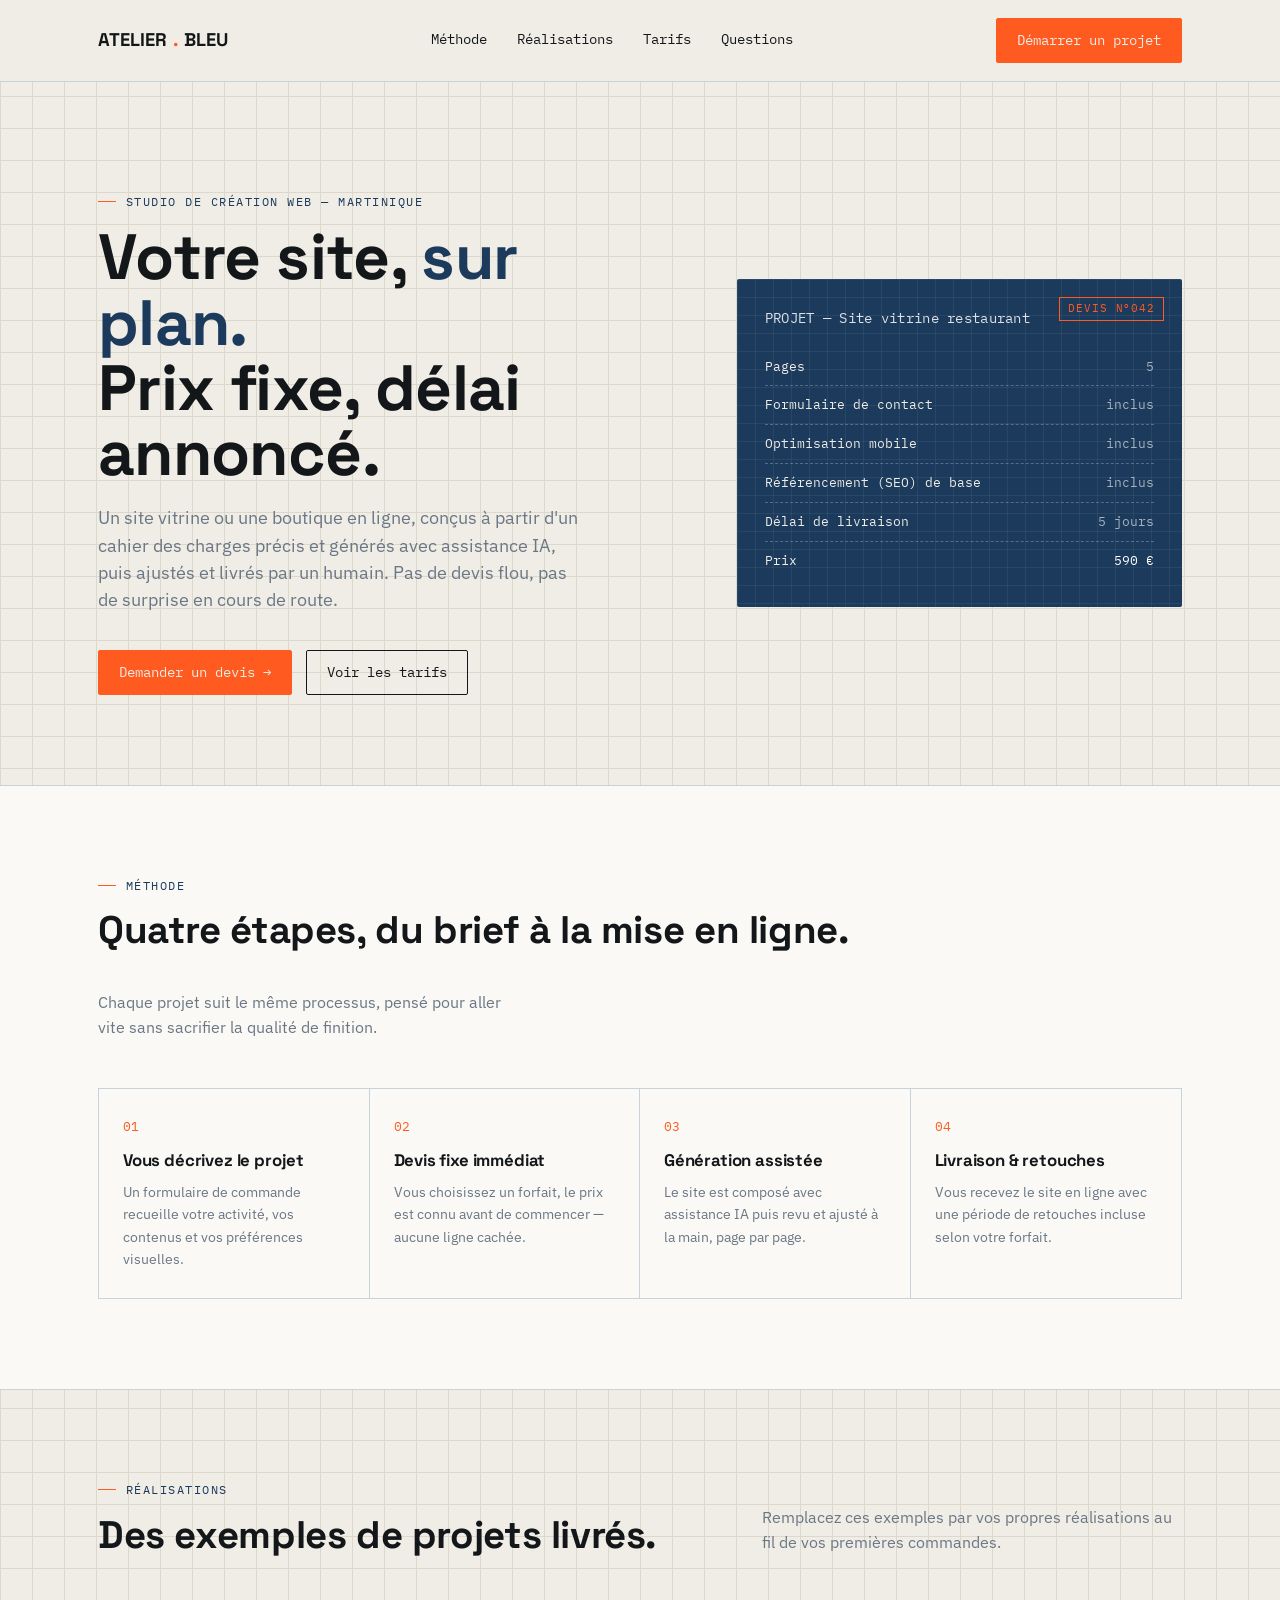
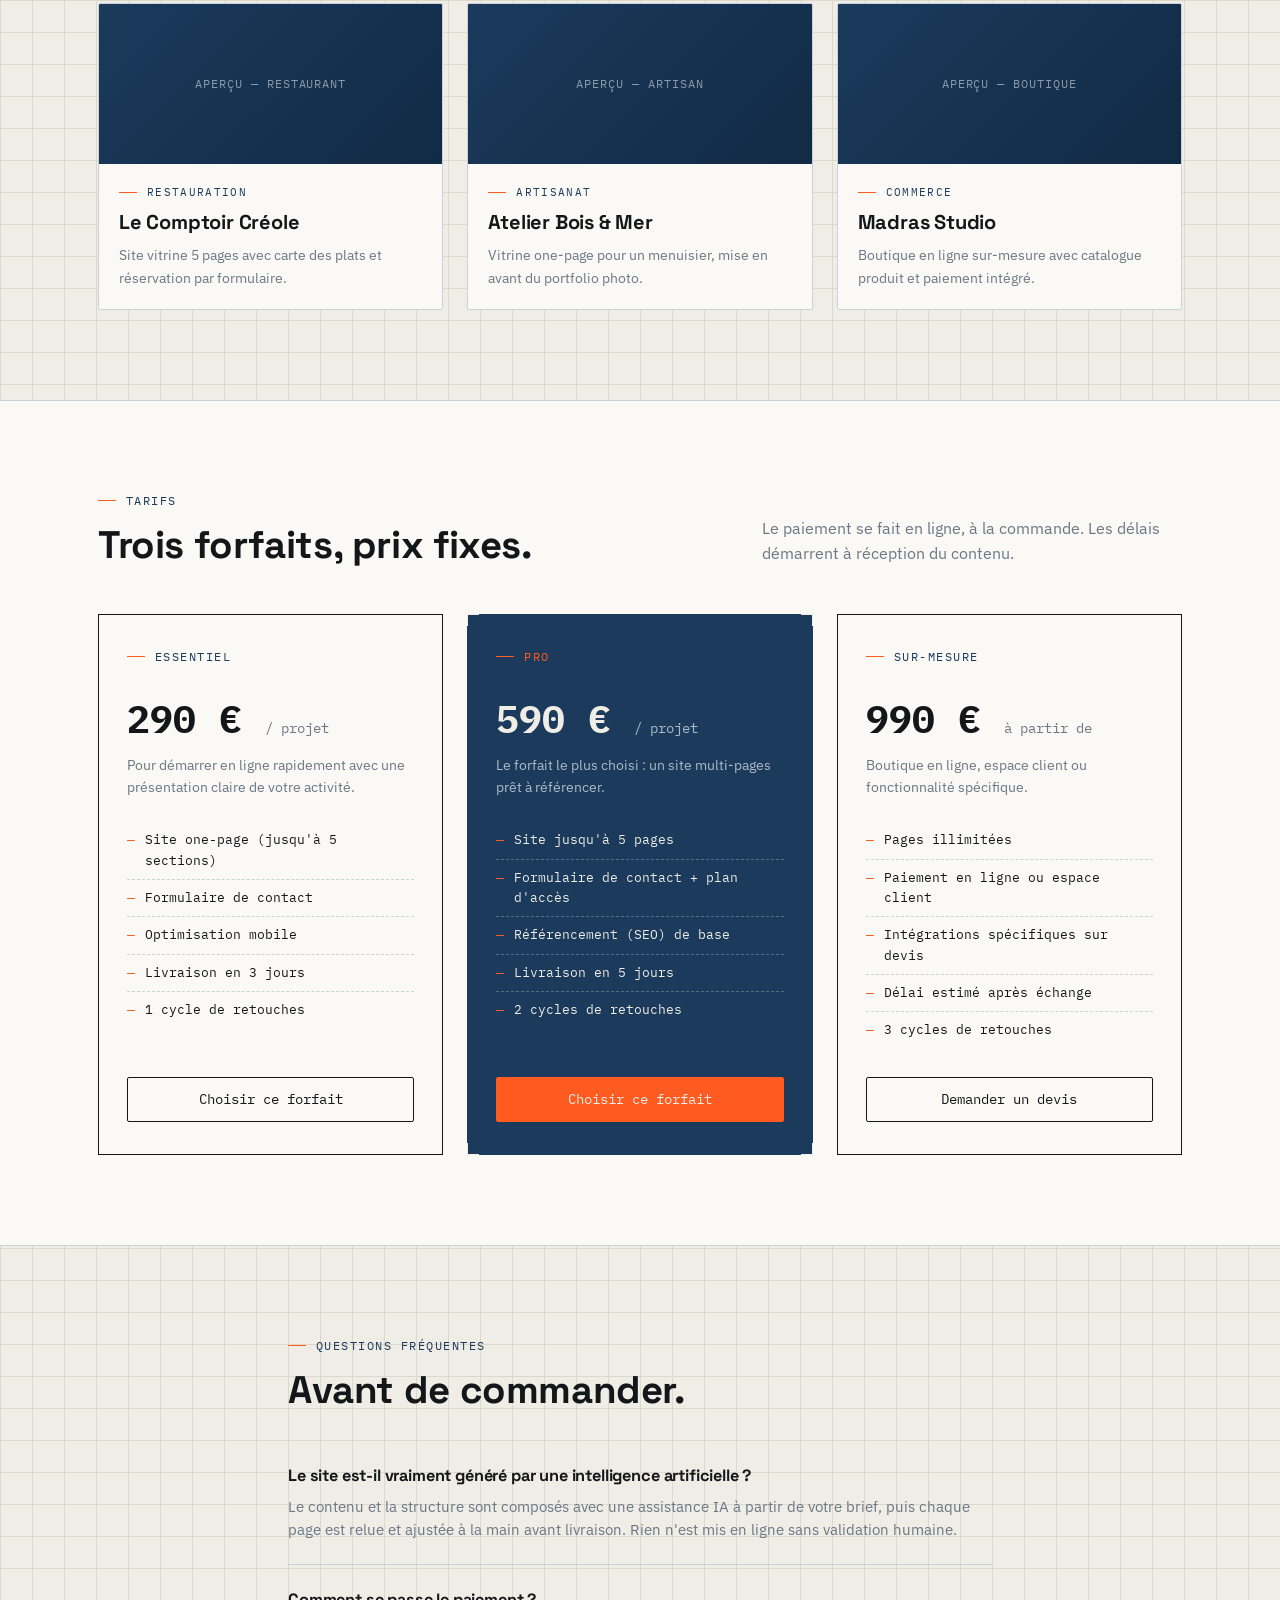
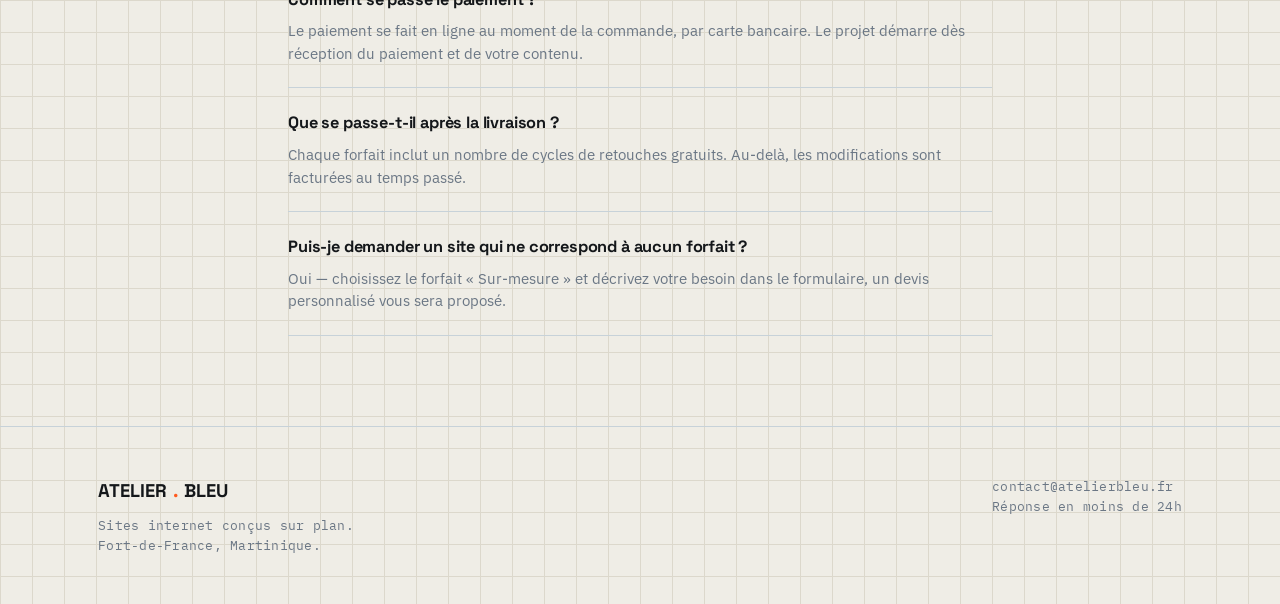
==== index.html @ 91df5bfa "Add files via upload" ====
<!DOCTYPE html>
<html lang="fr">
<head>
<meta charset="UTF-8">
<meta name="viewport" content="width=device-width, initial-scale=1.0">
<title>Atelier Bleu — Sites internet sur plan</title>
<meta name="description" content="Sites vitrines et boutiques en ligne conçus à prix fixe, générés et finalisés rapidement. Devis immédiat, livraison sous 5 jours.">
<link rel="preconnect" href="https://fonts.googleapis.com">
<link href="https://fonts.googleapis.com/css2?family=Space+Grotesk:wght@500;700&family=IBM+Plex+Sans:wght@400;500&family=IBM+Plex+Mono:wght@400;500&display=swap" rel="stylesheet">
<link rel="stylesheet" href="css/style.css">
</head>
<body>

<header class="site">
  <nav class="nav">
    <a href="index.html" class="logo">ATELIER<span class="dot">.</span>BLEU</a>
    <div class="nav-links">
      <a href="#process">Méthode</a>
      <a href="#realisations">Réalisations</a>
      <a href="#tarifs">Tarifs</a>
      <a href="#faq">Questions</a>
    </div>
    <a href="commande.html" class="btn btn-signal">Démarrer un projet</a>
  </nav>
</header>

<section class="hero">
  <div class="wrap hero-grid">
    <div>
      <div class="eyebrow">Studio de création web — Martinique</div>
      <h1>Votre site, <span>sur plan.</span><br>Prix fixe, délai annoncé.</h1>
      <p class="hero-sub">Un site vitrine ou une boutique en ligne, conçus à partir d'un cahier des charges précis et générés avec assistance IA, puis ajustés et livrés par un humain. Pas de devis flou, pas de surprise en cours de route.</p>
      <div class="hero-cta">
        <a href="commande.html" class="btn btn-signal">Demander un devis →</a>
        <a href="#tarifs" class="btn">Voir les tarifs</a>
      </div>
    </div>
    <div class="blueprint-card">
      <span class="tag">DEVIS N°042</span>
      <div class="mono" style="font-size:0.9rem; color:rgba(255,255,255,0.85)">PROJET — Site vitrine restaurant</div>
      <ul>
        <li><span>Pages</span><span>5</span></li>
        <li><span>Formulaire de contact</span><span>inclus</span></li>
        <li><span>Optimisation mobile</span><span>inclus</span></li>
        <li><span>Référencement (SEO) de base</span><span>inclus</span></li>
        <li><span>Délai de livraison</span><span>5 jours</span></li>
        <li><span>Prix</span><span style="color:#fff">590 €</span></li>
      </ul>
    </div>
  </div>
</section>

<section id="process" class="alt">
  <div class="wrap">
    <div class="section-head">
      <div>
        <div class="eyebrow">Méthode</div>
        <h2>Quatre étapes, du brief à la mise en ligne.</h2>
      </div>
      <p>Chaque projet suit le même processus, pensé pour aller vite sans sacrifier la qualité de finition.</p>
    </div>
    <div class="process">
      <div class="step">
        <div class="num mono">01</div>
        <h3>Vous décrivez le projet</h3>
        <p>Un formulaire de commande recueille votre activité, vos contenus et vos préférences visuelles.</p>
      </div>
      <div class="step">
        <div class="num mono">02</div>
        <h3>Devis fixe immédiat</h3>
        <p>Vous choisissez un forfait, le prix est connu avant de commencer — aucune ligne cachée.</p>
      </div>
      <div class="step">
        <div class="num mono">03</div>
        <h3>Génération assistée</h3>
        <p>Le site est composé avec assistance IA puis revu et ajusté à la main, page par page.</p>
      </div>
      <div class="step">
        <div class="num mono">04</div>
        <h3>Livraison & retouches</h3>
        <p>Vous recevez le site en ligne avec une période de retouches incluse selon votre forfait.</p>
      </div>
    </div>
  </div>
</section>

<section id="realisations">
  <div class="wrap">
    <div class="section-head">
      <div>
        <div class="eyebrow">Réalisations</div>
        <h2>Des exemples de projets livrés.</h2>
      </div>
      <p>Remplacez ces exemples par vos propres réalisations au fil de vos premières commandes.</p>
    </div>
    <div class="portfolio-grid">
      <div class="case">
        <div class="thumb">APERÇU — RESTAURANT</div>
        <div class="case-body">
          <div class="eyebrow">Restauration</div>
          <h3>Le Comptoir Créole</h3>
          <p>Site vitrine 5 pages avec carte des plats et réservation par formulaire.</p>
        </div>
      </div>
      <div class="case">
        <div class="thumb">APERÇU — ARTISAN</div>
        <div class="case-body">
          <div class="eyebrow">Artisanat</div>
          <h3>Atelier Bois & Mer</h3>
          <p>Vitrine one-page pour un menuisier, mise en avant du portfolio photo.</p>
        </div>
      </div>
      <div class="case">
        <div class="thumb">APERÇU — BOUTIQUE</div>
        <div class="case-body">
          <div class="eyebrow">Commerce</div>
          <h3>Madras Studio</h3>
          <p>Boutique en ligne sur-mesure avec catalogue produit et paiement intégré.</p>
        </div>
      </div>
    </div>
  </div>
</section>

<section id="tarifs" class="alt">
  <div class="wrap">
    <div class="section-head">
      <div>
        <div class="eyebrow">Tarifs</div>
        <h2>Trois forfaits, prix fixes.</h2>
      </div>
      <p>Le paiement se fait en ligne, à la commande. Les délais démarrent à réception du contenu.</p>
    </div>
    <div class="pricing-grid">

      <div class="spec-card">
        <span class="crop tl"></span><span class="crop tr"></span><span class="crop bl"></span><span class="crop br"></span>
        <div class="eyebrow">Essentiel</div>
        <div class="price">290 € <small>/ projet</small></div>
        <p class="desc">Pour démarrer en ligne rapidement avec une présentation claire de votre activité.</p>
        <ul>
          <li>Site one-page (jusqu'à 5 sections)</li>
          <li>Formulaire de contact</li>
          <li>Optimisation mobile</li>
          <li>Livraison en 3 jours</li>
          <li>1 cycle de retouches</li>
        </ul>
        <a href="commande.html?forfait=essentiel" class="btn">Choisir ce forfait</a>
      </div>

      <div class="spec-card featured">
        <span class="crop tl"></span><span class="crop tr"></span><span class="crop bl"></span><span class="crop br"></span>
        <div class="eyebrow">Pro</div>
        <div class="price">590 € <small>/ projet</small></div>
        <p class="desc">Le forfait le plus choisi : un site multi-pages prêt à référencer.</p>
        <ul>
          <li>Site jusqu'à 5 pages</li>
          <li>Formulaire de contact + plan d'accès</li>
          <li>Référencement (SEO) de base</li>
          <li>Livraison en 5 jours</li>
          <li>2 cycles de retouches</li>
        </ul>
        <a href="commande.html?forfait=pro" class="btn btn-signal">Choisir ce forfait</a>
      </div>

      <div class="spec-card">
        <span class="crop tl"></span><span class="crop tr"></span><span class="crop bl"></span><span class="crop br"></span>
        <div class="eyebrow">Sur-mesure</div>
        <div class="price">990 € <small>à partir de</small></div>
        <p class="desc">Boutique en ligne, espace client ou fonctionnalité spécifique.</p>
        <ul>
          <li>Pages illimitées</li>
          <li>Paiement en ligne ou espace client</li>
          <li>Intégrations spécifiques sur devis</li>
          <li>Délai estimé après échange</li>
          <li>3 cycles de retouches</li>
        </ul>
        <a href="commande.html?forfait=sur-mesure" class="btn">Demander un devis</a>
      </div>

    </div>
  </div>
</section>

<section id="faq">
  <div class="wrap" style="max-width: 760px;">
    <div class="eyebrow">Questions fréquentes</div>
    <h2 style="margin-bottom: 30px;">Avant de commander.</h2>

    <div class="faq-item">
      <h3>Le site est-il vraiment généré par une intelligence artificielle ?</h3>
      <p>Le contenu et la structure sont composés avec une assistance IA à partir de votre brief, puis chaque page est relue et ajustée à la main avant livraison. Rien n'est mis en ligne sans validation humaine.</p>
    </div>
    <div class="faq-item">
      <h3>Comment se passe le paiement ?</h3>
      <p>Le paiement se fait en ligne au moment de la commande, par carte bancaire. Le projet démarre dès réception du paiement et de votre contenu.</p>
    </div>
    <div class="faq-item">
      <h3>Que se passe-t-il après la livraison ?</h3>
      <p>Chaque forfait inclut un nombre de cycles de retouches gratuits. Au-delà, les modifications sont facturées au temps passé.</p>
    </div>
    <div class="faq-item">
      <h3>Puis-je demander un site qui ne correspond à aucun forfait ?</h3>
      <p>Oui — choisissez le forfait « Sur-mesure » et décrivez votre besoin dans le formulaire, un devis personnalisé vous sera proposé.</p>
    </div>
  </div>
</section>

<footer class="site">
  <div class="wrap footer-grid">
    <div>
      <div class="logo">ATELIER<span class="dot">.</span>BLEU</div>
      <p class="mono" style="margin-top:10px;">Sites internet conçus sur plan.<br>Fort-de-France, Martinique.</p>
    </div>
    <div class="mono">contact@atelierbleu.fr<br>Réponse en moins de 24h</div>
  </div>
</footer>

</body>
</html>
---- css/style.css ----
/* ============================================
   ATELIER NUMÉRIQUE — feuille de style blueprint
   ============================================ */

:root {
  --paper: #EFEDE6;
  --paper-line: #DCD8CC;
  --blueprint: #1B3A5C;
  --blueprint-deep: #112A45;
  --ink: #14171A;
  --signal: #FF5A1F;
  --slate: #6B7785;
  --hairline: #C7D2D9;
  --card: #FAF9F5;

  --font-display: "Space Grotesk", sans-serif;
  --font-body: "IBM Plex Sans", sans-serif;
  --font-mono: "IBM Plex Mono", monospace;

  --radius: 2px;
}

* { box-sizing: border-box; }

html { scroll-behavior: smooth; }

body {
  margin: 0;
  background: var(--paper);
  background-image:
    linear-gradient(var(--paper-line) 1px, transparent 1px),
    linear-gradient(90deg, var(--paper-line) 1px, transparent 1px);
  background-size: 32px 32px;
  color: var(--ink);
  font-family: var(--font-body);
  font-size: 16px;
  line-height: 1.55;
}

a { color: inherit; text-decoration: none; }

img { max-width: 100%; display: block; }

.wrap {
  max-width: 1140px;
  margin: 0 auto;
  padding: 0 28px;
}

/* ---------- Typography ---------- */

h1, h2, h3, .display {
  font-family: var(--font-display);
  font-weight: 700;
  letter-spacing: -0.01em;
  margin: 0;
}

h1 { font-size: clamp(2.4rem, 5vw, 4.4rem); line-height: 1.02; }
h2 { font-size: clamp(1.8rem, 3vw, 2.6rem); line-height: 1.08; }
h3 { font-size: 1.25rem; }

.mono {
  font-family: var(--font-mono);
  letter-spacing: 0.02em;
}

.eyebrow {
  font-family: var(--font-mono);
  font-size: 0.78rem;
  letter-spacing: 0.12em;
  text-transform: uppercase;
  color: var(--blueprint);
  display: flex;
  align-items: center;
  gap: 10px;
  margin-bottom: 14px;
}

.eyebrow::before {
  content: "";
  width: 18px;
  height: 1px;
  background: var(--signal);
}

p { color: var(--slate); margin: 0 0 1em; }

/* ---------- Header ---------- */

header.site {
  position: sticky;
  top: 0;
  z-index: 50;
  background: rgba(239, 237, 230, 0.92);
  backdrop-filter: blur(6px);
  border-bottom: 1px solid var(--hairline);
}

.nav {
  display: flex;
  align-items: center;
  justify-content: space-between;
  padding: 18px 28px;
  max-width: 1140px;
  margin: 0 auto;
}

.logo {
  font-family: var(--font-display);
  font-weight: 700;
  font-size: 1.15rem;
  display: flex;
  align-items: baseline;
  gap: 6px;
}

.logo .dot { color: var(--signal); }

.nav-links {
  display: flex;
  gap: 30px;
  font-family: var(--font-mono);
  font-size: 0.85rem;
}

.nav-links a {
  color: var(--ink);
  border-bottom: 1px solid transparent;
  padding-bottom: 2px;
  transition: border-color 0.15s ease;
}
.nav-links a:hover { border-color: var(--signal); }

.btn {
  display: inline-flex;
  align-items: center;
  gap: 8px;
  font-family: var(--font-mono);
  font-size: 0.85rem;
  padding: 11px 20px;
  border: 1px solid var(--ink);
  border-radius: var(--radius);
  background: transparent;
  cursor: pointer;
  transition: all 0.15s ease;
}

.btn:hover { background: var(--ink); color: var(--paper); }

.btn-signal {
  background: var(--signal);
  border-color: var(--signal);
  color: var(--paper);
}
.btn-signal:hover { background: var(--blueprint-deep); border-color: var(--blueprint-deep); }

/* ---------- Hero ---------- */

.hero {
  padding: 110px 0 90px;
  position: relative;
  overflow: hidden;
}

.hero-grid {
  display: grid;
  grid-template-columns: 1.3fr 1fr;
  gap: 60px;
  align-items: center;
}

.hero h1 span { color: var(--blueprint); }

.hero-sub {
  font-size: 1.1rem;
  max-width: 480px;
  margin-top: 18px;
}

.hero-cta {
  display: flex;
  gap: 14px;
  margin-top: 36px;
  flex-wrap: wrap;
}

/* blueprint diagram on hero */
.blueprint-card {
  background: var(--blueprint);
  color: var(--paper);
  border-radius: var(--radius);
  padding: 28px;
  position: relative;
  font-family: var(--font-mono);
  font-size: 0.8rem;
  background-image:
    linear-gradient(rgba(255,255,255,0.06) 1px, transparent 1px),
    linear-gradient(90deg, rgba(255,255,255,0.06) 1px, transparent 1px);
  background-size: 18px 18px;
}

.blueprint-card .tag {
  position: absolute;
  top: 18px;
  right: 18px;
  font-size: 0.7rem;
  letter-spacing: 0.08em;
  color: var(--signal);
  border: 1px solid var(--signal);
  padding: 2px 8px;
}

.blueprint-card ul {
  list-style: none;
  margin: 18px 0 0;
  padding: 0;
}
.blueprint-card li {
  display: flex;
  justify-content: space-between;
  padding: 9px 0;
  border-top: 1px dashed rgba(255,255,255,0.25);
}
.blueprint-card li:first-child { border-top: none; }
.blueprint-card li span:last-child { color: rgba(255,255,255,0.6); }

/* ---------- Section shell ---------- */

section { padding: 90px 0; }
section.alt { background: var(--card); border-top: 1px solid var(--hairline); border-bottom: 1px solid var(--hairline); }

.section-head {
  display: flex;
  justify-content: space-between;
  align-items: flex-end;
  gap: 40px;
  margin-bottom: 48px;
  flex-wrap: wrap;
}

.section-head p { max-width: 420px; margin: 0; }

/* dimension-line divider */
.dim-line {
  display: flex;
  align-items: center;
  gap: 10px;
  font-family: var(--font-mono);
  font-size: 0.72rem;
  color: var(--slate);
  margin: 14px 0 50px;
}
.dim-line::before, .dim-line::after {
  content: "";
  flex: 1;
  height: 1px;
  background: var(--hairline);
}

/* ---------- Process (workflow) ---------- */

.process {
  display: grid;
  grid-template-columns: repeat(4, 1fr);
  gap: 0;
  border: 1px solid var(--hairline);
}

.process .step {
  padding: 28px 24px;
  border-right: 1px solid var(--hairline);
  position: relative;
}
.process .step:last-child { border-right: none; }

.process .num {
  font-family: var(--font-mono);
  color: var(--signal);
  font-size: 0.8rem;
}

.process .step h3 { margin: 10px 0 8px; font-size: 1.05rem; }
.process .step p { font-size: 0.9rem; margin: 0; }

/* ---------- Portfolio ---------- */

.portfolio-grid {
  display: grid;
  grid-template-columns: repeat(3, 1fr);
  gap: 24px;
}

.case {
  background: var(--card);
  border: 1px solid var(--hairline);
  border-radius: var(--radius);
  overflow: hidden;
  transition: transform 0.18s ease, box-shadow 0.18s ease;
}
.case:hover { transform: translateY(-4px); box-shadow: 0 14px 30px rgba(20,23,26,0.08); }

.case .thumb {
  height: 160px;
  background: linear-gradient(135deg, var(--blueprint), var(--blueprint-deep));
  display: flex;
  align-items: center;
  justify-content: center;
  font-family: var(--font-mono);
  color: rgba(255,255,255,0.5);
  font-size: 0.75rem;
  letter-spacing: 0.08em;
}

.case-body { padding: 20px; }
.case-body .eyebrow { margin-bottom: 6px; font-size: 0.7rem; }
.case-body h3 { margin-bottom: 6px; }
.case-body p { font-size: 0.9rem; margin-bottom: 0; }

/* ---------- Pricing (signature element) ---------- */

.pricing-grid {
  display: grid;
  grid-template-columns: repeat(3, 1fr);
  gap: 24px;
  align-items: stretch;
}

.spec-card {
  position: relative;
  background: var(--card);
  border: 1px solid var(--ink);
  padding: 32px 28px;
  display: flex;
  flex-direction: column;
}

.spec-card::before, .spec-card::after,
.spec-card .crop-tl, .spec-card .crop-br { content: ""; }

/* corner crop marks */
.spec-card { position: relative; }
.spec-card .crop {
  position: absolute;
  width: 12px;
  height: 12px;
  border: 1px solid var(--ink);
}
.spec-card .crop.tl { top: -1px; left: -1px; border-right: none; border-bottom: none; }
.spec-card .crop.tr { top: -1px; right: -1px; border-left: none; border-bottom: none; }
.spec-card .crop.bl { bottom: -1px; left: -1px; border-right: none; border-top: none; }
.spec-card .crop.br { bottom: -1px; right: -1px; border-left: none; border-top: none; }

.spec-card.featured {
  background: var(--blueprint);
  color: var(--paper);
  border-color: var(--blueprint);
}
.spec-card.featured .crop { border-color: var(--paper); }
.spec-card.featured p, .spec-card.featured .price small { color: rgba(255,255,255,0.65); }
.spec-card.featured .eyebrow { color: var(--signal); }

.spec-card .eyebrow { margin-bottom: 18px; }

.spec-card .price {
  font-family: var(--font-mono);
  font-size: 2.4rem;
  font-weight: 700;
  margin: 6px 0 4px;
}
.spec-card .price small {
  font-size: 0.85rem;
  font-weight: 400;
  color: var(--slate);
}

.spec-card .desc { font-size: 0.9rem; margin-bottom: 24px; }

.spec-card ul {
  list-style: none;
  padding: 0;
  margin: 0 0 28px;
  font-family: var(--font-mono);
  font-size: 0.82rem;
  flex: 1;
}
.spec-card li {
  display: flex;
  gap: 10px;
  padding: 8px 0;
  border-top: 1px dashed var(--hairline);
}
.spec-card.featured li { border-top: 1px dashed rgba(255,255,255,0.25); }
.spec-card li:first-child { border-top: none; }
.spec-card li::before { content: "—"; color: var(--signal); }

.spec-card .btn { justify-content: center; width: 100%; }

/* ---------- FAQ ---------- */

.faq-item {
  border-bottom: 1px solid var(--hairline);
  padding: 22px 0;
}
.faq-item h3 { font-size: 1.02rem; margin-bottom: 8px; }
.faq-item p { margin: 0; font-size: 0.92rem; }

/* ---------- Footer ---------- */

footer.site {
  border-top: 1px solid var(--hairline);
  padding: 50px 0 36px;
}
.footer-grid {
  display: flex;
  justify-content: space-between;
  flex-wrap: wrap;
  gap: 30px;
}
.footer-grid .mono { font-size: 0.8rem; color: var(--slate); }

/* ---------- Responsive ---------- */

@media (max-width: 900px) {
  .hero-grid { grid-template-columns: 1fr; }
  .process { grid-template-columns: 1fr 1fr; }
  .process .step:nth-child(2) { border-right: none; }
  .portfolio-grid, .pricing-grid { grid-template-columns: 1fr; }
  .nav-links { display: none; }
}

/* ---------- Forms (commande page) ---------- */

.form-card {
  background: var(--card);
  border: 1px solid var(--hairline);
  border-radius: var(--radius);
  padding: 40px;
}

label {
  display: block;
  font-family: var(--font-mono);
  font-size: 0.78rem;
  text-transform: uppercase;
  letter-spacing: 0.06em;
  color: var(--blueprint);
  margin-bottom: 6px;
}

input, select, textarea {
  width: 100%;
  font-family: var(--font-body);
  font-size: 0.95rem;
  padding: 12px 14px;
  border: 1px solid var(--hairline);
  border-radius: var(--radius);
  background: var(--paper);
  margin-bottom: 22px;
}
input:focus, select:focus, textarea:focus {
  outline: 2px solid var(--blueprint);
  outline-offset: 1px;
}

textarea { resize: vertical; min-height: 110px; }

.form-status {
  font-family: var(--font-mono);
  font-size: 0.85rem;
  margin-top: 14px;
}
.form-status.ok { color: #1B5E3A; }
.form-status.err { color: var(--signal); }

@media (prefers-reduced-motion: reduce) {
  * { transition: none !important; scroll-behavior: auto !important; }
}
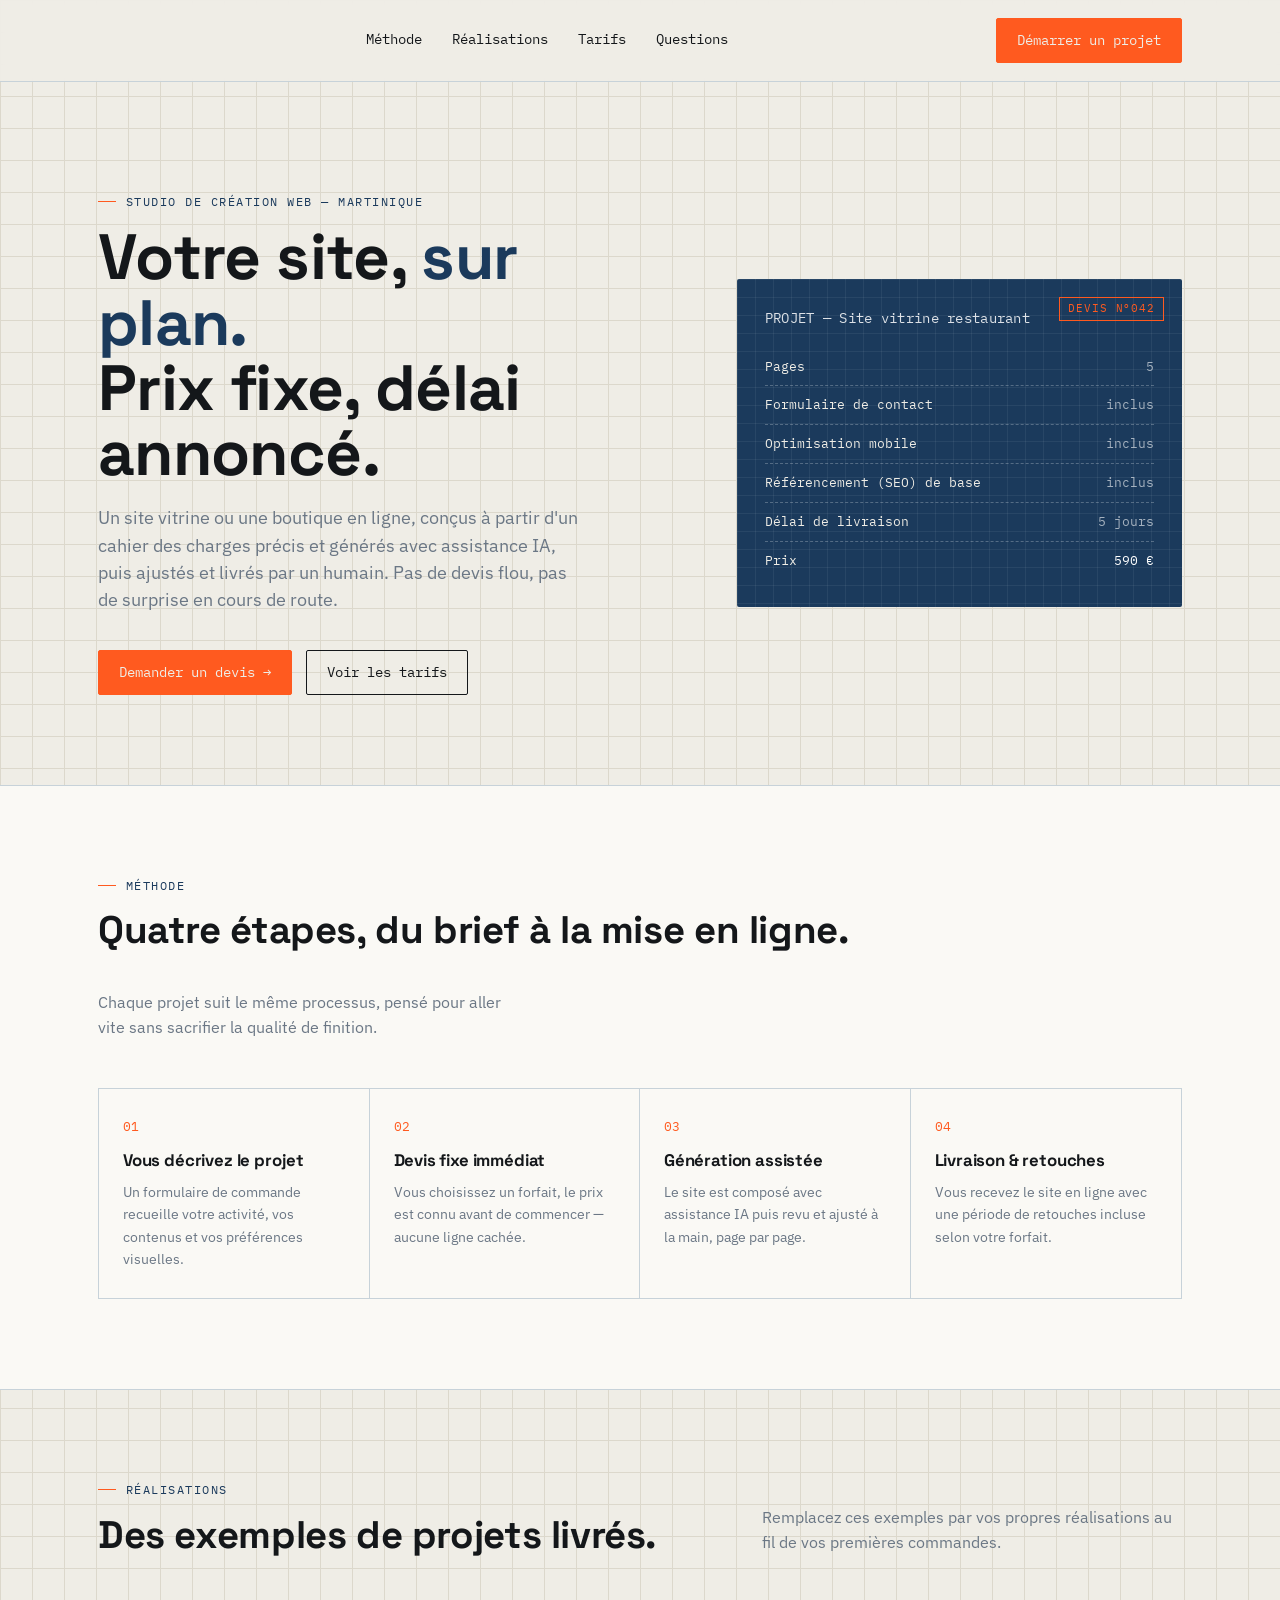
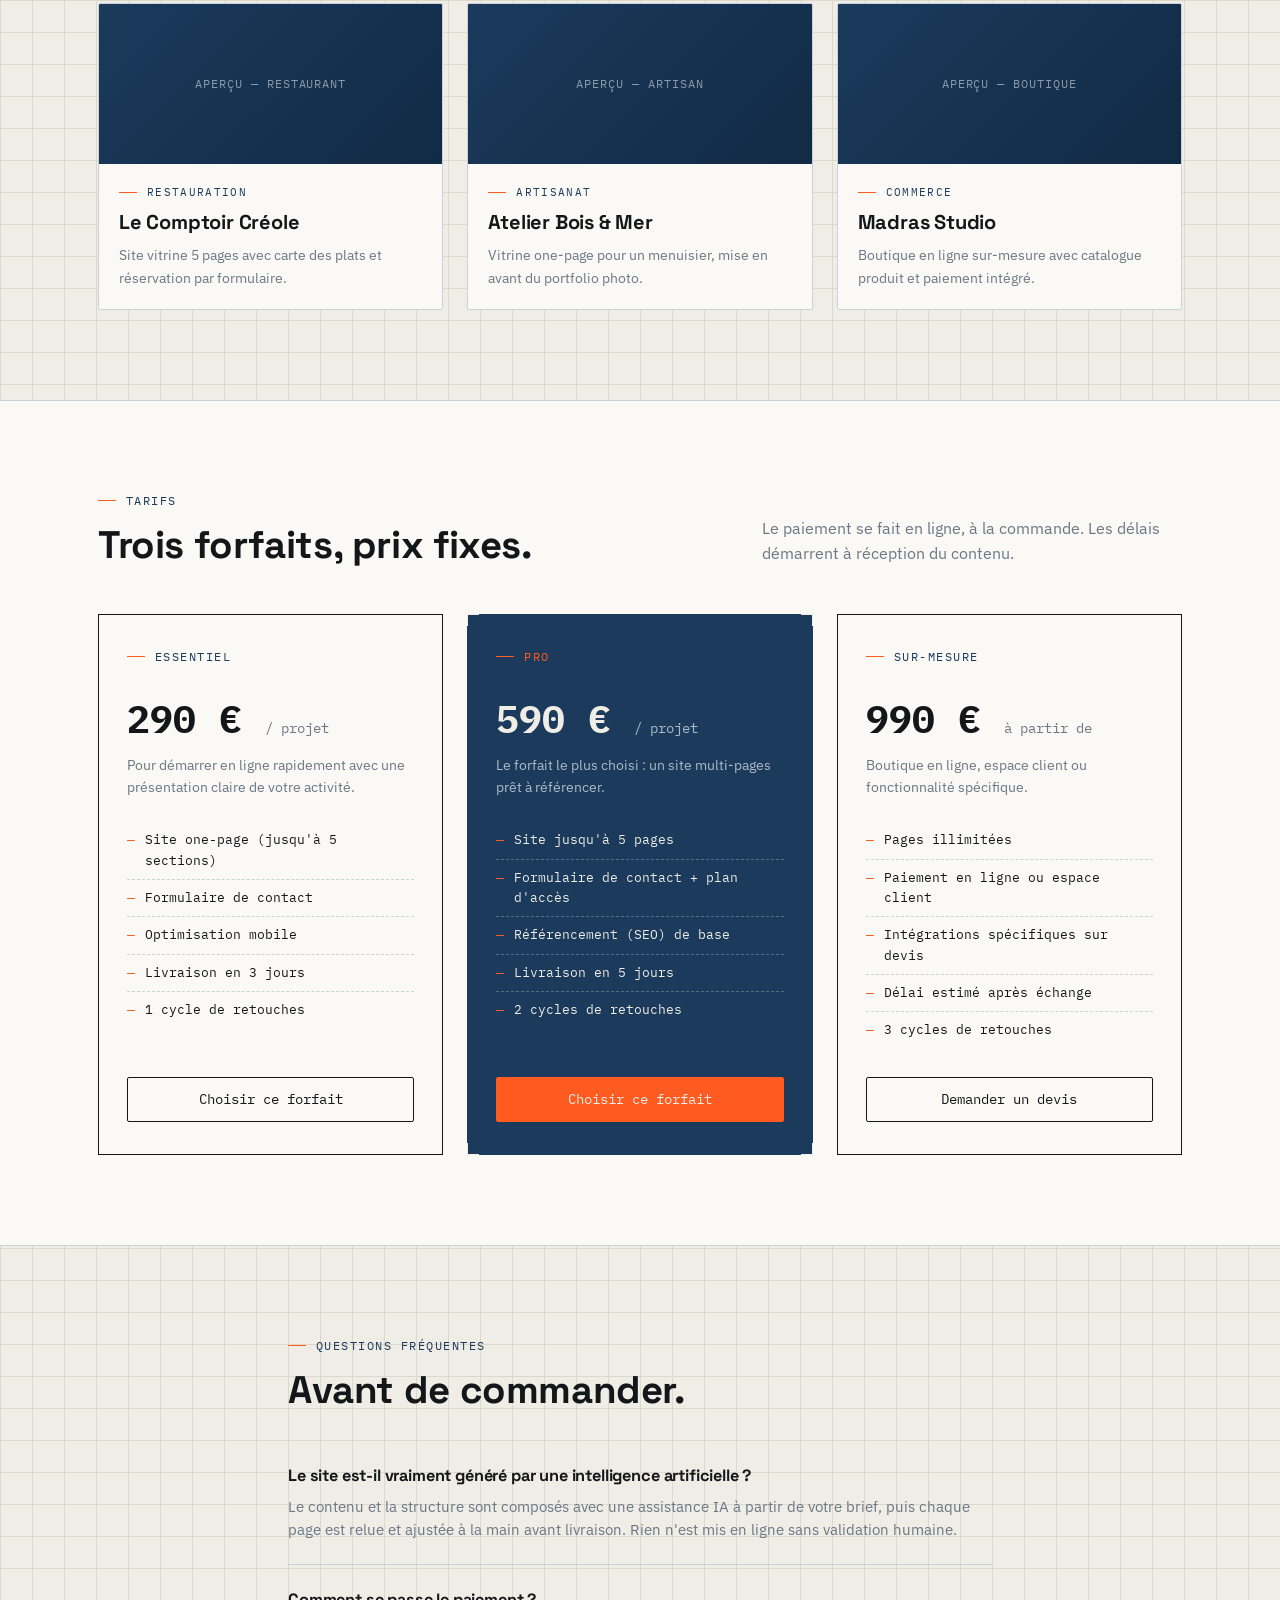
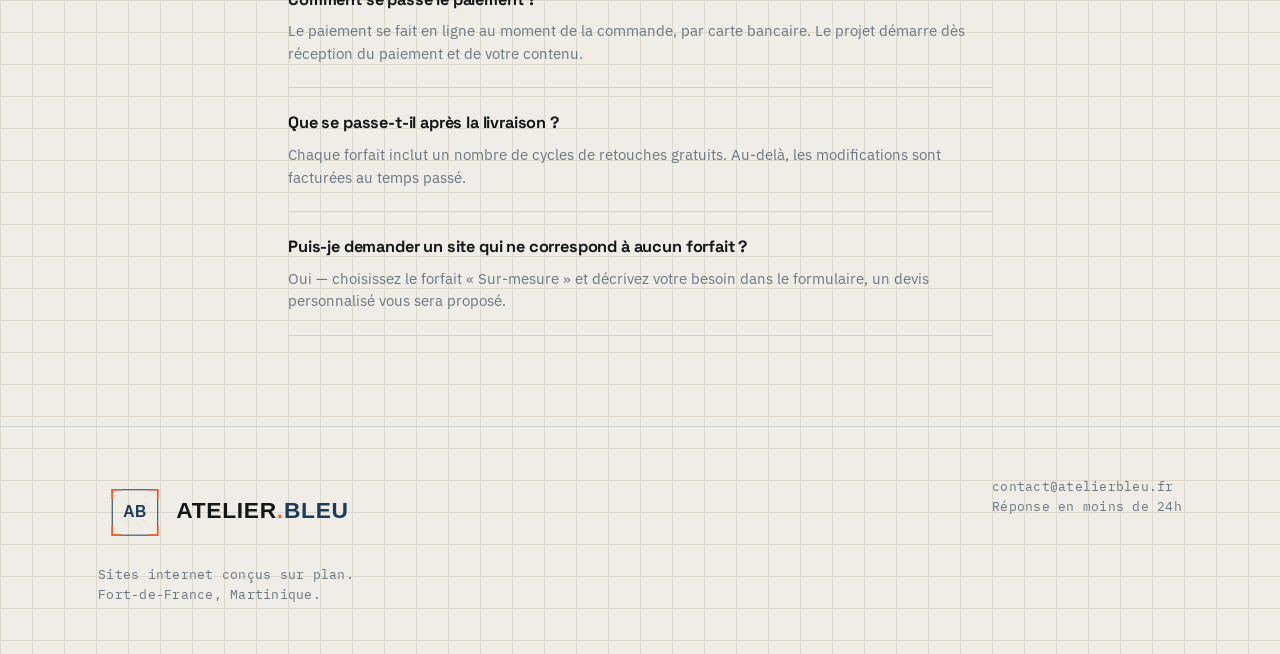
==== commit 3ce86ad6: "Add files via upload" ====
--- a/index.html
+++ b/index.html
@@ -13,7 +13,7 @@
 
 <header class="site">
   <nav class="nav">
-    <a href="index.html" class="logo">ATELIER<span class="dot">.</span>BLEU</a>
+    <a href="index.html" class="logo"><img src="img/logo.svg" alt="Atelier Bleu"></a>
     <div class="nav-links">
       <a href="#process">Méthode</a>
       <a href="#realisations">Réalisations</a>
@@ -209,7 +209,7 @@
 <footer class="site">
   <div class="wrap footer-grid">
     <div>
-      <div class="logo">ATELIER<span class="dot">.</span>BLEU</div>
+      <div class="logo"><img src="img/logo.svg" alt="Atelier Bleu"></div>
       <p class="mono" style="margin-top:10px;">Sites internet conçus sur plan.<br>Fort-de-France, Martinique.</p>
     </div>
     <div class="mono">contact@atelierbleu.fr<br>Réponse en moins de 24h</div>
